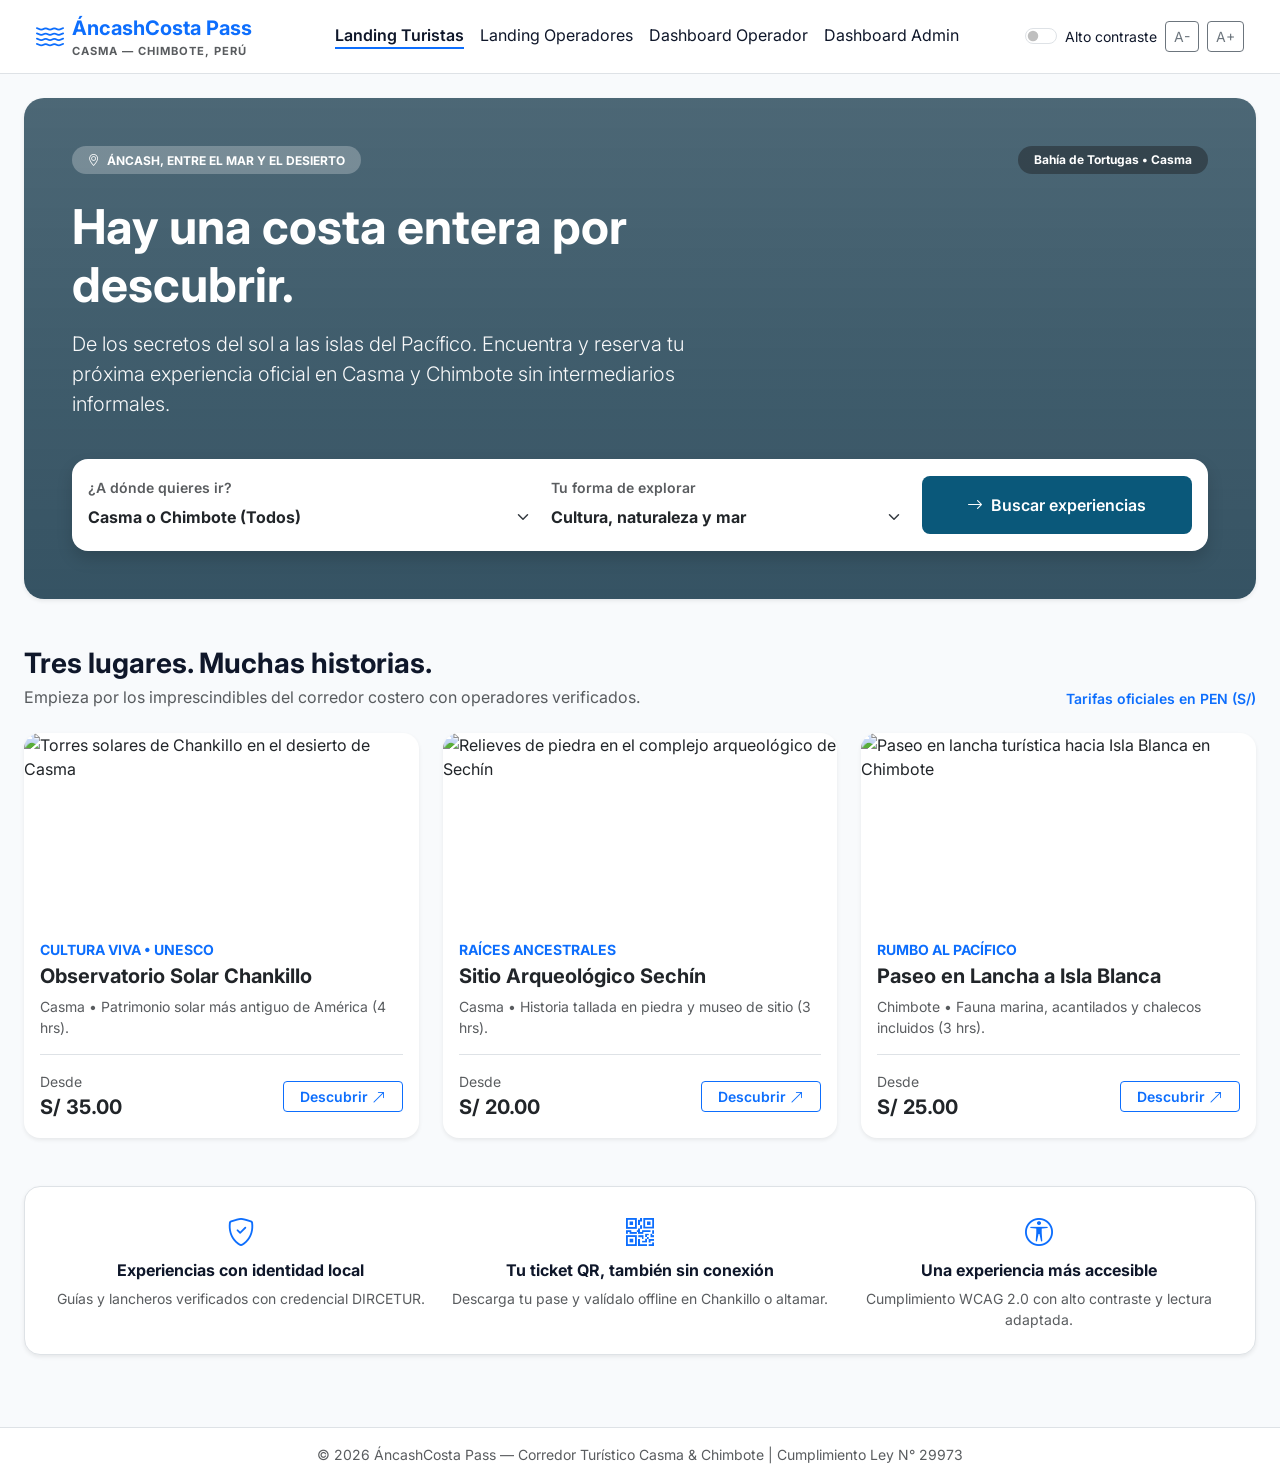
==== index.html @ af7c3cd3 "Subiendo primera version del proyecto" ====
<!DOCTYPE html>
<html lang="es">
<head>
  <meta charset="UTF-8">
  <meta name="viewport" content="width=device-width, initial-scale=1.0">
  <title>ÁncashCosta Pass | Explora Casma y Chimbote</title>
  <link href="https://cdn.jsdelivr.net/npm/bootstrap@5.3.3/dist/css/bootstrap.min.css" rel="stylesheet">
  <link href="https://cdn.jsdelivr.net/npm/bootstrap-icons@1.11.3/font/bootstrap-icons.min.css" rel="stylesheet">
  <link href="https://fonts.googleapis.com/css2?family=Inter:wght@400;500;600;700&display=swap" rel="stylesheet">
  <link rel="stylesheet" href="css/accessibility.css">
  <style>
    .hero-banner {
      background: linear-gradient(rgba(10, 46, 66, 0.72), rgba(10, 46, 66, 0.82)),
                  url('https://images.unsplash.com/photo-1507525428034-b723cf961d3e?auto=format&fit=crop&w=1600&q=80') center/cover no-repeat;
      border-radius: 1.25rem;
      min-height: 440px;
    }
    .tour-card img {
      height: 190px;
      object-fit: cover;
    }
    .btn-brand {
      background-color: #0a587a;
      color: #fff;
    }
    .btn-brand:hover {
      background-color: #08435d;
      color: #fff;
    }
  </style>
</head>
<body>
  <!-- Barra Superior Unificada -->
  <header class="navbar navbar-expand-lg bg-white border-bottom sticky-top px-4 py-2">
    <div class="container-fluid">
      <a class="navbar-brand fw-bold text-primary d-flex align-items-center gap-2" href="index.html">
        <i class="bi bi-water fs-3"></i>
        <div>
          ÁncashCosta Pass
          <small class="d-block text-muted" style="font-size: 0.7rem; letter-spacing: 1px;">CASMA — CHIMBOTE, PERÚ</small>
        </div>
      </a>

      <nav aria-label="Navegación principal" class="d-flex flex-wrap gap-3 my-2 my-lg-0">
        <a href="index.html" class="nav-link active fw-semibold border-bottom border-2 border-primary">Landing Turistas</a>
        <a href="landing-operadores.html" class="nav-link">Landing Operadores</a>
        <a href="dashboard-operador.html" class="nav-link">Dashboard Operador</a>
        <a href="dashboard-admin.html" class="nav-link">Dashboard Admin</a>
      </nav>

      <!-- Herramientas de Accesibilidad (RF-11) -->
      <div class="d-flex align-items-center gap-2" role="region" aria-label="Controles de accesibilidad visual">
        <div class="form-check form-switch mb-0">
          <input class="form-check-input" type="checkbox" id="contrastToggle">
          <label class="form-check-label small" for="contrastToggle">Alto contraste</label>
        </div>
        <button id="fontDecrease" class="btn btn-outline-secondary btn-sm" aria-label="Reducir tamaño de texto">A-</button>
        <button id="fontIncrease" class="btn btn-outline-secondary btn-sm" aria-label="Aumentar tamaño de texto">A+</button>
      </div>
    </div>
  </header>

  <main class="container-fluid px-4 py-4">
    <!-- Hero Principal (Fiel a Figma) -->
    <section class="hero-banner text-white p-4 p-md-5 d-flex flex-column justify-content-between mb-5 shadow-sm">
      <div class="d-flex justify-content-between align-items-center">
        <span class="badge bg-white bg-opacity-25 text-white px-3 py-2 rounded-pill">
          <i class="bi bi-geo-alt me-1"></i> ÁNCASH, ENTRE EL MAR Y EL DESIERTO
        </span>
        <span class="badge bg-dark bg-opacity-50 px-3 py-2 rounded-pill d-none d-sm-inline">
          Bahía de Tortugas • Casma
        </span>
      </div>

      <div class="my-4" style="max-width: 650px;">
        <h1 class="display-5 fw-bold mb-3">Hay una costa entera por descubrir.</h1>
        <p class="lead text-light opacity-90">
          De los secretos del sol a las islas del Pacífico. Encuentra y reserva tu próxima experiencia oficial en Casma y Chimbote sin intermediarios informales.
        </p>
      </div>

      <!-- Buscador de Experiencias (RF-01) -->
      <form class="bg-white text-dark p-3 rounded-4 shadow" aria-label="Buscador de experiencias turísticas">
        <div class="row g-2 align-items-center">
          <div class="col-md-5">
            <label for="selectDestino" class="form-label small text-muted mb-0 fw-semibold">¿A dónde quieres ir?</label>
            <select id="selectDestino" class="form-select border-0 fw-bold ps-0">
              <option value="todos">Casma o Chimbote (Todos)</option>
              <option value="casma">Casma (Arqueología y Playas)</option>
              <option value="chimbote">Chimbote (Islas y Navegación)</option>
            </select>
          </div>
          <div class="col-md-4 border-start-md">
            <label for="selectCategoria" class="form-label small text-muted mb-0 fw-semibold">Tu forma de explorar</label>
            <select id="selectCategoria" class="form-select border-0 fw-bold ps-0">
              <option value="todas">Cultura, naturaleza y mar</option>
              <option value="arqueologia">Arqueología y Patrimonio</option>
              <option value="playa">Playa y Navegación</option>
              <option value="gastronomia">Gastronomía Local</option>
            </select>
          </div>
          <div class="col-md-3 d-grid">
            <a href="#experiencias" class="btn btn-brand py-3 fw-semibold rounded-3">
              <i class="bi bi-arrow-right me-1"></i> Buscar experiencias
            </a>
          </div>
        </div>
      </form>
    </section>

    <!-- Sección Experiencias Destacadas -->
    <section id="experiencias" class="mb-5">
      <div class="d-flex justify-content-between align-items-end mb-4">
        <div>
          <h2 class="h3 fw-bold mb-1">Tres lugares. Muchas historias.</h2>
          <p class="text-muted mb-0">Empieza por los imprescindibles del corredor costero con operadores verificados.</p>
        </div>
        <span class="text-primary fw-semibold small">Tarifas oficiales en PEN (S/)</span>
      </div>

      <div class="row g-4">
        <!-- Card 1: Chankillo -->
        <div class="col-md-4">
          <article class="card tour-card h-100 border-0 shadow-sm rounded-4 overflow-hidden">
            <img src="https://images.unsplash.com/photo-1518709268805-4e9042af9f23?auto=format&fit=crop&w=800&q=80" class="card-img-top" alt="Torres solares de Chankillo en el desierto de Casma">
            <div class="card-body d-flex flex-column">
              <span class="text-uppercase small fw-bold text-primary">Cultura Viva • UNESCO</span>
              <h3 class="h5 fw-bold mt-1">Observatorio Solar Chankillo</h3>
              <p class="text-muted small mb-3">Casma • Patrimonio solar más antiguo de América (4 hrs).</p>
              <div class="mt-auto d-flex justify-content-between align-items-center pt-3 border-top">
                <div>
                  <span class="small text-muted d-block">Desde</span>
                  <strong class="fs-5 text-dark">S/ 35.00</strong>
                </div>
                <a href="dashboard-operador.html" class="btn btn-outline-primary btn-sm px-3 fw-semibold">
                  Descubrir <i class="bi bi-arrow-up-right"></i>
                </a>
              </div>
            </div>
          </article>
        </div>

        <!-- Card 2: Sechín -->
        <div class="col-md-4">
          <article class="card tour-card h-100 border-0 shadow-sm rounded-4 overflow-hidden">
            <img src="https://images.unsplash.com/photo-1580619305218-8423a7ef79b4?auto=format&fit=crop&w=800&q=80" class="card-img-top" alt="Relieves de piedra en el complejo arqueológico de Sechín">
            <div class="card-body d-flex flex-column">
              <span class="text-uppercase small fw-bold text-primary">Raíces Ancestrales</span>
              <h3 class="h5 fw-bold mt-1">Sitio Arqueológico Sechín</h3>
              <p class="text-muted small mb-3">Casma • Historia tallada en piedra y museo de sitio (3 hrs).</p>
              <div class="mt-auto d-flex justify-content-between align-items-center pt-3 border-top">
                <div>
                  <span class="small text-muted d-block">Desde</span>
                  <strong class="fs-5 text-dark">S/ 20.00</strong>
                </div>
                <a href="dashboard-operador.html" class="btn btn-outline-primary btn-sm px-3 fw-semibold">
                  Descubrir <i class="bi bi-arrow-up-right"></i>
                </a>
              </div>
            </div>
          </article>
        </div>

        <!-- Card 3: Isla Blanca -->
        <div class="col-md-4">
          <article class="card tour-card h-100 border-0 shadow-sm rounded-4 overflow-hidden">
            <img src="https://images.unsplash.com/photo-1544551763-46a013bb70d5?auto=format&fit=crop&w=800&q=80" class="card-img-top" alt="Paseo en lancha turística hacia Isla Blanca en Chimbote">
            <div class="card-body d-flex flex-column">
              <span class="text-uppercase small fw-bold text-primary">Rumbo al Pacífico</span>
              <h3 class="h5 fw-bold mt-1">Paseo en Lancha a Isla Blanca</h3>
              <p class="text-muted small mb-3">Chimbote • Fauna marina, acantilados y chalecos incluidos (3 hrs).</p>
              <div class="mt-auto d-flex justify-content-between align-items-center pt-3 border-top">
                <div>
                  <span class="small text-muted d-block">Desde</span>
                  <strong class="fs-5 text-dark">S/ 25.00</strong>
                </div>
                <a href="dashboard-operador.html" class="btn btn-outline-primary btn-sm px-3 fw-semibold">
                  Descubrir <i class="bi bi-arrow-up-right"></i>
                </a>
              </div>
            </div>
          </article>
        </div>
      </div>
    </section>

    <!-- Pilares de Propuesta de Valor (Fiel a Figma) -->
    <section class="bg-white rounded-4 p-4 border shadow-sm">
      <div class="row text-center g-3">
        <div class="col-md-4">
          <i class="bi bi-shield-check text-primary fs-3"></i>
          <h4 class="h6 fw-bold mt-2">Experiencias con identidad local</h4>
          <p class="small text-muted mb-0">Guías y lancheros verificados con credencial DIRCETUR.</p>
        </div>
        <div class="col-md-4 border-start-md border-end-md">
          <i class="bi bi-qr-code text-primary fs-3"></i>
          <h4 class="h6 fw-bold mt-2">Tu ticket QR, también sin conexión</h4>
          <p class="small text-muted mb-0">Descarga tu pase y valídalo offline en Chankillo o altamar.</p>
        </div>
        <div class="col-md-4">
          <i class="bi bi-universal-access-circle text-primary fs-3"></i>
          <h4 class="h6 fw-bold mt-2">Una experiencia más accesible</h4>
          <p class="small text-muted mb-0">Cumplimiento WCAG 2.0 con alto contraste y lectura adaptada.</p>
        </div>
      </div>
    </section>
  </main>

  <footer class="border-top bg-white text-center py-3 mt-5 small text-muted">
    © 2026 ÁncashCosta Pass — Corredor Turístico Casma & Chimbote | Cumplimiento Ley N° 29973
  </footer>

  <script src="js/accessibility.js"></script>
</body>
</html>
---- css/accessibility.css ----
:root {
  --bg-main: #f8fafc;
  --bg-card: #ffffff;
  --text-primary: #0f172a;
  --text-secondary: #475569;
  --brand-primary: #0a587a;
  --border-color: #e2e8f0;
  --font-scale: 1rem;
}

body {
  background-color: var(--bg-main);
  color: var(--text-primary);
  font-size: var(--font-scale);
  font-family: 'Inter', system-ui, sans-serif;
  transition: background-color 0.2s, color 0.2s;
}

/* Modo Alto Contraste (RNF-01 / R02) */
body.high-contrast {
  --bg-main: #000000;
  --bg-card: #121212;
  --text-primary: #ffff00;
  --text-secondary: #ffffff;
  --brand-primary: #00e5ff;
  --border-color: #ffff00;
}

body.high-contrast .card,
body.high-contrast .navbar,
body.high-contrast .bg-white {
  background-color: var(--bg-card) !important;
  color: var(--text-primary) !important;
  border: 1px solid var(--border-color) !important;
}

/* Indicador de foco visible para navegación por teclado (RNF-02 / R06) */
:focus-visible {
  outline: 3px solid #f59e0b !important;
  outline-offset: 2px;
}
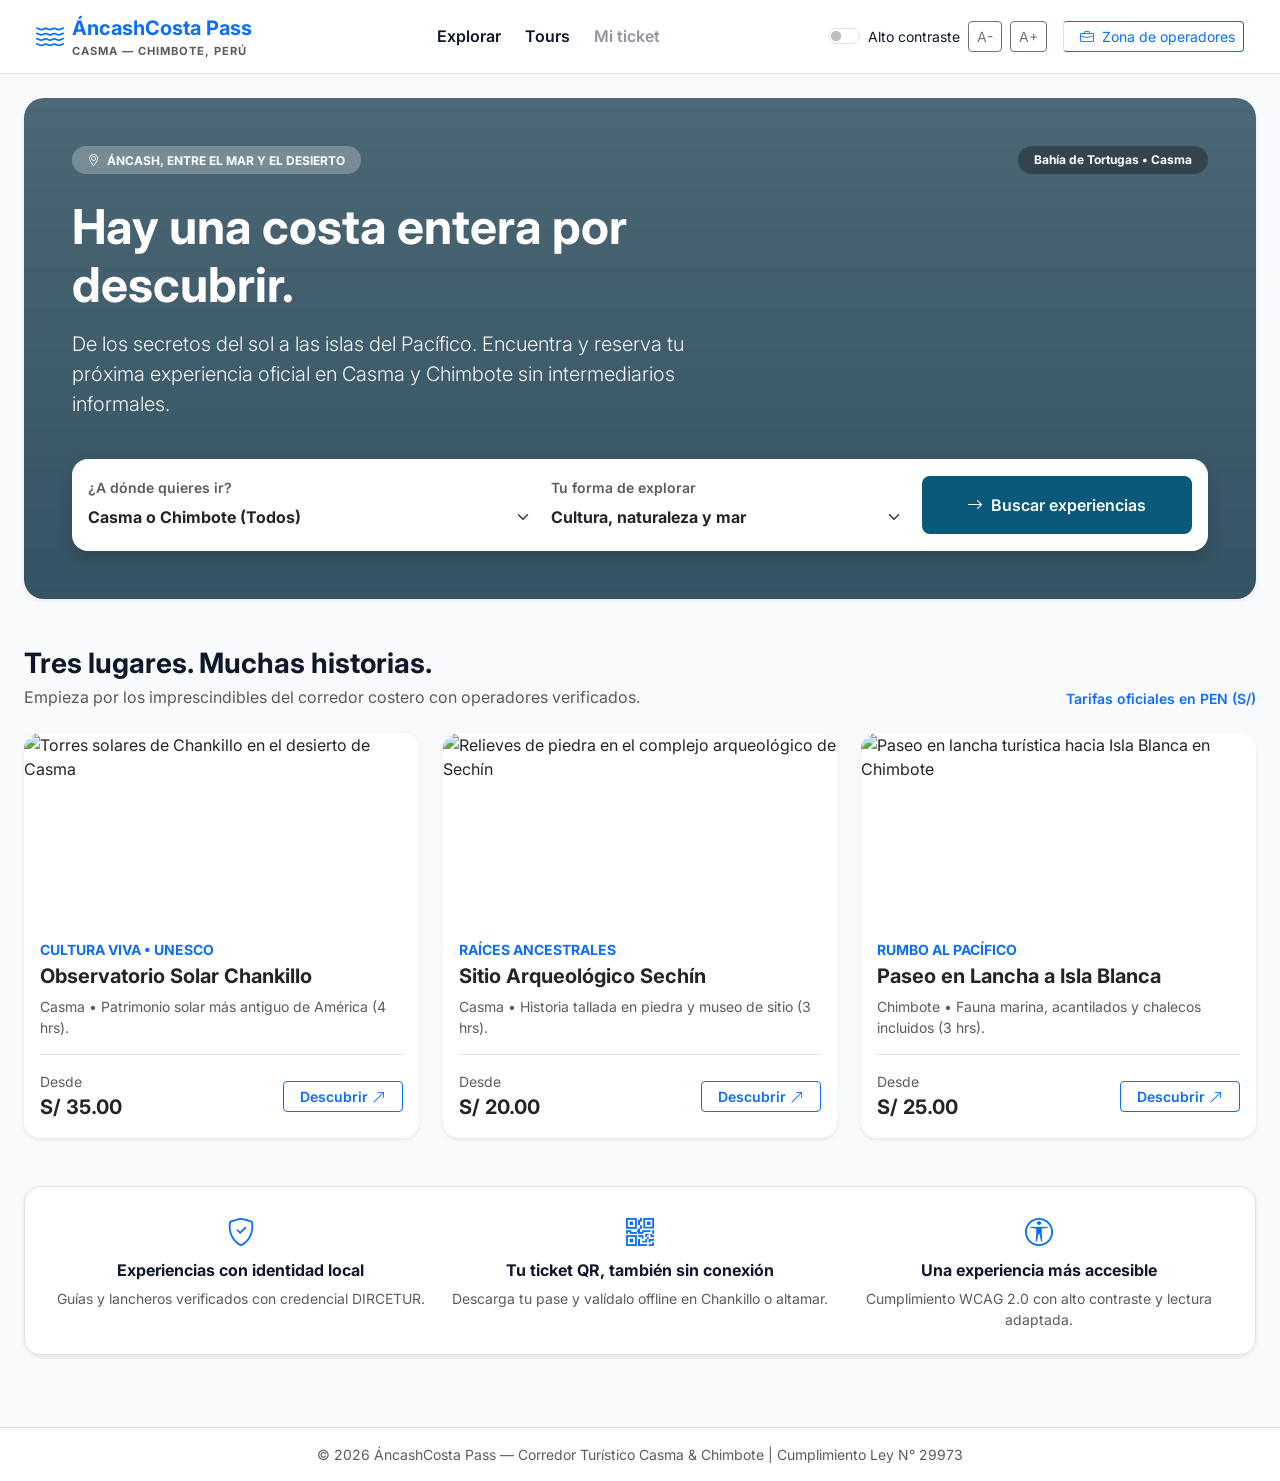
==== commit c116a2b6: "version 2.0 - reorganizando cabecera, dashboards, acceso,  eliminando admin y mas" ====
--- a/index.html
+++ b/index.html
@@ -41,21 +41,28 @@
         </div>
       </a>
 
-      <nav aria-label="Navegación principal" class="d-flex flex-wrap gap-3 my-2 my-lg-0">
-        <a href="index.html" class="nav-link active fw-semibold border-bottom border-2 border-primary">Landing Turistas</a>
-        <a href="landing-operadores.html" class="nav-link">Landing Operadores</a>
-        <a href="dashboard-operador.html" class="nav-link">Dashboard Operador</a>
-        <a href="dashboard-admin.html" class="nav-link">Dashboard Admin</a>
+      <!-- Las 3 opciones exactas del prototipo Figma para el Turista -->
+      <nav aria-label="Navegación del turista" class="d-flex gap-4 my-2 my-lg-0">
+        <a href="index.html" class="nav-link fw-semibold">Explorar</a>
+        <a href="tours.html" class="nav-link fw-semibold">Tours</a>
+        <a href="ticket.html" id="navMiTicket" class="nav-link fw-semibold">Mi ticket</a>
       </nav>
 
-      <!-- Herramientas de Accesibilidad (RF-11) -->
-      <div class="d-flex align-items-center gap-2" role="region" aria-label="Controles de accesibilidad visual">
-        <div class="form-check form-switch mb-0">
-          <input class="form-check-input" type="checkbox" id="contrastToggle">
-          <label class="form-check-label small" for="contrastToggle">Alto contraste</label>
-        </div>
-        <button id="fontDecrease" class="btn btn-outline-secondary btn-sm" aria-label="Reducir tamaño de texto">A-</button>
-        <button id="fontIncrease" class="btn btn-outline-secondary btn-sm" aria-label="Aumentar tamaño de texto">A+</button>
+      <div class="d-flex align-items-center gap-3">
+        <!-- Controles de Accesibilidad (RF-11) -->
+        <div class="d-flex align-items-center gap-2" role="region" aria-label="Herramientas de accesibilidad">
+          <div class="form-check form-switch mb-0">
+            <input class="form-check-input" type="checkbox" id="contrastToggle">
+            <label class="form-check-label small" for="contrastToggle">Alto contraste</label>
+          </div>
+          <button id="fontDecrease" class="btn btn-outline-secondary btn-sm">A-</button>
+          <button id="fontIncrease" class="btn btn-outline-secondary btn-sm">A+</button>
+        </div>
+
+        <!-- Acceso discreto para operadores (sin mezclar dashboards) -->
+        <a href="login-operador.html" class="btn btn-outline-primary btn-sm border-start ps-3">
+          <i class="bi bi-briefcase me-1"></i> Zona de operadores
+        </a>
       </div>
     </div>
   </header>
--- a/css/accessibility.css
+++ b/css/accessibility.css
@@ -5,36 +5,99 @@
   --text-secondary: #475569;
   --brand-primary: #0a587a;
   --border-color: #e2e8f0;
-  --font-scale: 1rem;
 }
 
 body {
   background-color: var(--bg-main);
   color: var(--text-primary);
-  font-size: var(--font-scale);
   font-family: 'Inter', system-ui, sans-serif;
   transition: background-color 0.2s, color 0.2s;
 }
 
-/* Modo Alto Contraste (RNF-01 / R02) */
+/* Modo Alto Contraste Estricto (WCAG 2.0) */
 body.high-contrast {
   --bg-main: #000000;
-  --bg-card: #121212;
+  --bg-card: #0a0a0a;
   --text-primary: #ffff00;
   --text-secondary: #ffffff;
   --brand-primary: #00e5ff;
   --border-color: #ffff00;
 }
 
+body.high-contrast,
+body.high-contrast main,
+body.high-contrast section {
+  background-color: #000000 !important;
+  color: #ffff00 !important;
+}
+
 body.high-contrast .card,
 body.high-contrast .navbar,
-body.high-contrast .bg-white {
-  background-color: var(--bg-card) !important;
-  color: var(--text-primary) !important;
-  border: 1px solid var(--border-color) !important;
+body.high-contrast aside,
+body.high-contrast .bg-white,
+body.high-contrast .bg-light,
+body.high-contrast footer {
+  background-color: #0a0a0a !important;
+  color: #ffff00 !important;
+  border: 1px solid #ffff00 !important;
 }
 
-/* Indicador de foco visible para navegación por teclado (RNF-02 / R06) */
+/* Corrige textos grises y oscuros de Bootstrap que no se veían */
+body.high-contrast .text-muted,
+body.high-contrast .text-dark,
+body.high-contrast .text-secondary,
+body.high-contrast small,
+body.high-contrast p,
+body.high-contrast span,
+body.high-contrast label {
+  color: #ffffff !important;
+}
+
+body.high-contrast h1,
+body.high-contrast h2,
+body.high-contrast h3,
+body.high-contrast h4,
+body.high-contrast strong,
+body.high-contrast .text-brand,
+body.high-contrast .text-primary,
+body.high-contrast .nav-link.active {
+  color: #ffff00 !important;
+}
+
+body.high-contrast .nav-link {
+  color: #ffffff !important;
+}
+
+body.high-contrast .form-control,
+body.high-contrast .form-select {
+  background-color: #000000 !important;
+  color: #ffff00 !important;
+  border: 1px solid #ffff00 !important;
+}
+
+body.high-contrast .table,
+body.high-contrast .table th,
+body.high-contrast .table td {
+  background-color: #0a0a0a !important;
+  color: #ffffff !important;
+  border-color: #ffff00 !important;
+}
+
+body.high-contrast .btn-brand,
+body.high-contrast .btn-primary {
+  background-color: #ffff00 !important;
+  color: #000000 !important;
+  border: 2px solid #ffff00 !important;
+  font-weight: 700 !important;
+}
+
+/* Pestaña "Mi ticket" deshabilitada hasta reservar */
+.nav-link.disabled-ticket {
+  opacity: 0.45;
+  pointer-events: none;
+  cursor: not-allowed;
+}
+
 :focus-visible {
   outline: 3px solid #f59e0b !important;
   outline-offset: 2px;
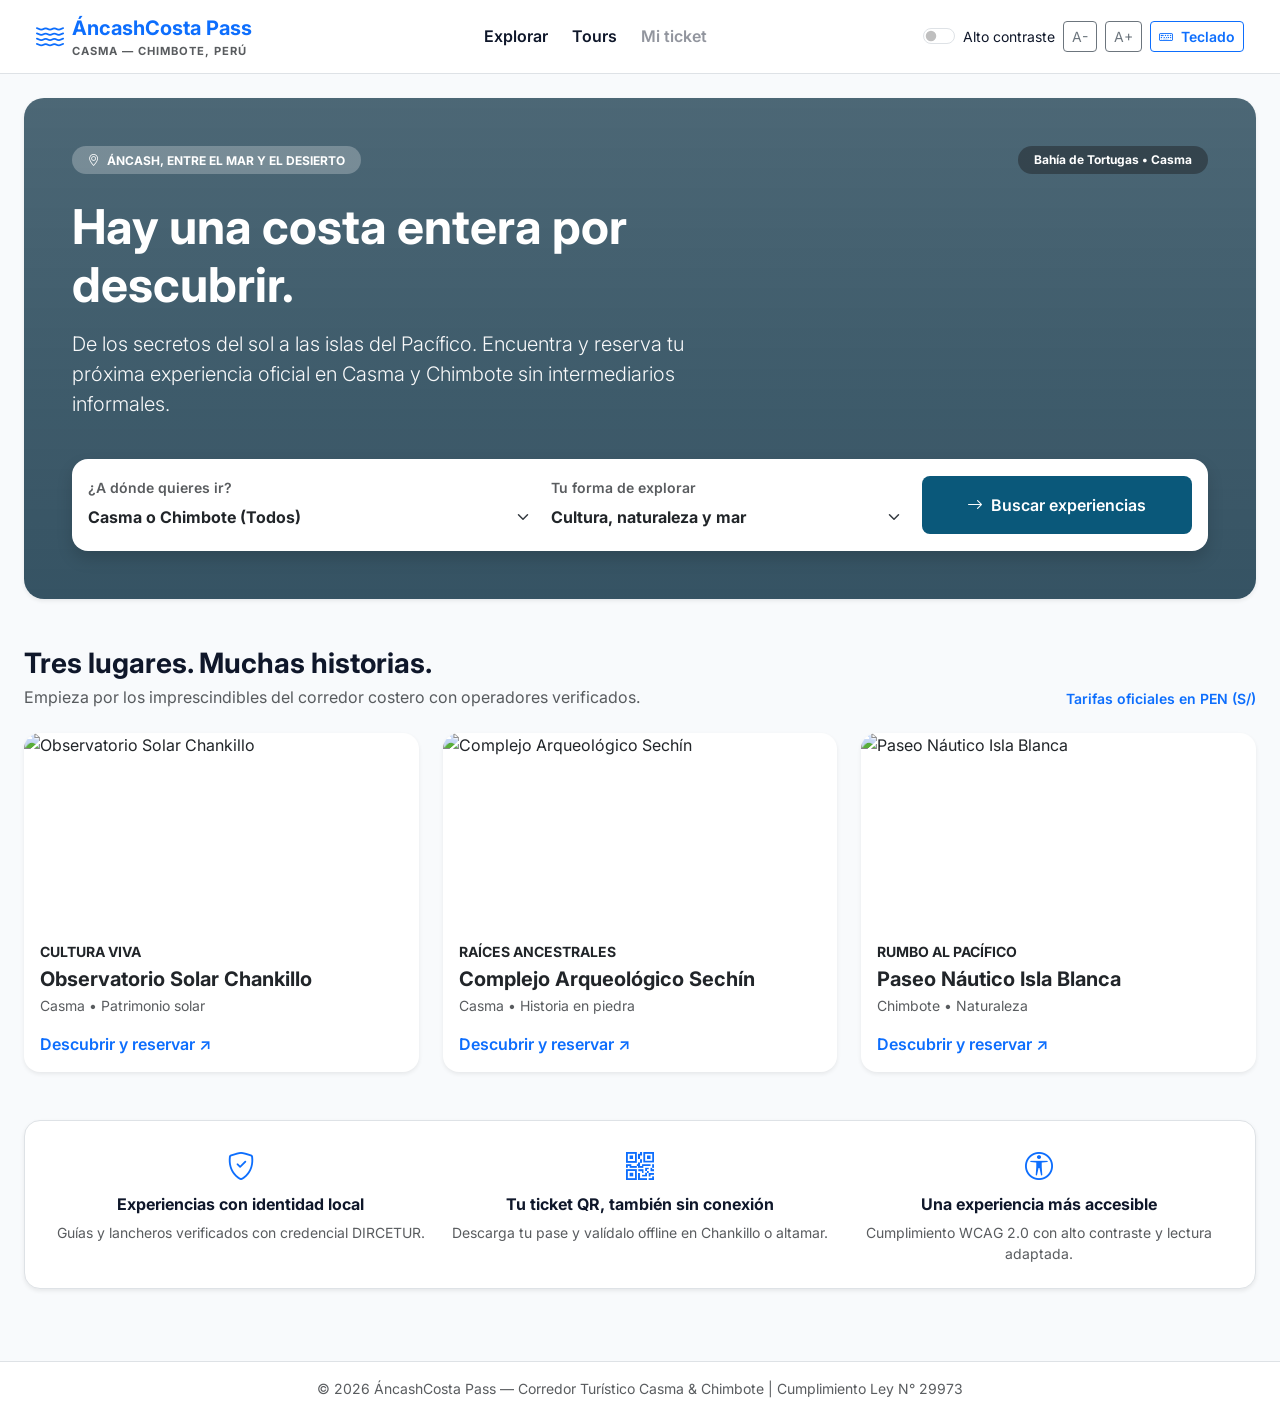
==== commit 2a4053f2: "Subiendo mejoras metodo de pago - teclado - ajustes en reserva" ====
--- a/index.html
+++ b/index.html
@@ -59,10 +59,10 @@
           <button id="fontIncrease" class="btn btn-outline-secondary btn-sm">A+</button>
         </div>
 
-        <!-- Acceso discreto para operadores (sin mezclar dashboards) -->
+        <!-- Acceso para operadores 
         <a href="login-operador.html" class="btn btn-outline-primary btn-sm border-start ps-3">
           <i class="bi bi-briefcase me-1"></i> Zona de operadores
-        </a>
+        </a>-->
       </div>
     </div>
   </header>
@@ -125,7 +125,7 @@
         <span class="text-primary fw-semibold small">Tarifas oficiales en PEN (S/)</span>
       </div>
 
-      <div class="row g-4">
+      <div class="row g-4" id="gridExplorarTours">
         <!-- Card 1: Chankillo -->
         <div class="col-md-4">
           <article class="card tour-card h-100 border-0 shadow-sm rounded-4 overflow-hidden">
@@ -217,6 +217,30 @@
     © 2026 ÁncashCosta Pass — Corredor Turístico Casma & Chimbote | Cumplimiento Ley N° 29973
   </footer>
 
+  <script src="js/db.js"></script>
   <script src="js/accessibility.js"></script>
+  <script>
+    document.addEventListener('DOMContentLoaded', async () => {
+      await inicializarBaseDatos();
+      const toursExplorar = obtenerTodosLosTours().filter(t => t.seccion === 'explorar');
+      const contenedor = document.getElementById('gridExplorarTours');
+
+      contenedor.innerHTML = toursExplorar.map(t => `
+        <div class="col-md-4">
+          <div class="card border-0 shadow-sm rounded-4 h-100 overflow-hidden">
+            <img src="${t.imagen}" class="card-img-top" alt="${t.titulo}" style="height: 190px; object-fit: cover;">
+            <div class="card-body">
+              <span class="small fw-bold text-uppercase text-brand">${t.etiqueta}</span>
+              <h3 class="h5 fw-bold mt-1 mb-1">${t.titulo}</h3>
+              <p class="small text-muted mb-3">${t.subtitulo}</p>
+              <a href="detalle-tour.html?id=${t.id}" class="fw-semibold text-decoration-none text-primary">
+                Descubrir y reservar ↗
+              </a>
+            </div>
+          </div>
+        </div>
+      `).join('');
+    });
+  </script>
 </body>
 </html>
--- a/css/accessibility.css
+++ b/css/accessibility.css
@@ -101,4 +101,98 @@
 :focus-visible {
   outline: 3px solid #f59e0b !important;
   outline-offset: 2px;
+}
+
+
+/* =========================================================
+   TECLADO VIRTUAL EN PANTALLA (ACCESIBILIDAD MOTORA)
+   ========================================================= */
+#virtualKeyboardContainer {
+  position: fixed;
+  bottom: 0;
+  left: 0;
+  width: 100%;
+  background-color: #ffffff;
+  border-top: 2px solid #cbd5e1;
+  box-shadow: 0 -8px 25px rgba(0, 0, 0, 0.15);
+  padding: 12px 16px;
+  z-index: 1080;
+  display: none;
+}
+
+#virtualKeyboardContainer.vk-visible {
+  display: block;
+}
+
+.vk-header {
+  display: flex;
+  justify-content: space-between;
+  align-items: center;
+  max-width: 960px;
+  margin: 0 auto 8px auto;
+  font-size: 0.85rem;
+}
+
+.vk-grid {
+  display: flex;
+  flex-direction: column;
+  gap: 6px;
+  max-width: 960px;
+  margin: 0 auto;
+}
+
+.vk-row {
+  display: flex;
+  justify-content: center;
+  gap: 5px;
+}
+
+.vk-key {
+  min-width: 42px;
+  height: 44px;
+  padding: 0 10px;
+  border: 1px solid #cbd5e1;
+  border-radius: 8px;
+  background-color: #f8fafc;
+  color: #0f172a;
+  font-weight: 600;
+  font-size: 1rem;
+  cursor: pointer;
+  user-select: none;
+  transition: background-color 0.15s, transform 0.05s;
+}
+
+.vk-key:hover {
+  background-color: #e2e8f0;
+}
+
+.vk-key:active {
+  transform: scale(0.96);
+}
+
+.vk-key-wide {
+  min-width: 95px;
+}
+
+.vk-key-space {
+  flex: 1;
+  max-width: 360px;
+}
+
+/* Compatibilidad con Modo Alto Contraste */
+body.high-contrast #virtualKeyboardContainer {
+  background-color: #0a0a0a !important;
+  border-top: 2px solid #ffff00 !important;
+  color: #ffff00 !important;
+}
+
+body.high-contrast .vk-key {
+  background-color: #000000 !important;
+  color: #ffff00 !important;
+  border: 1px solid #ffff00 !important;
+}
+
+body.high-contrast .vk-key:hover {
+  background-color: #ffff00 !important;
+  color: #000000 !important;
 }
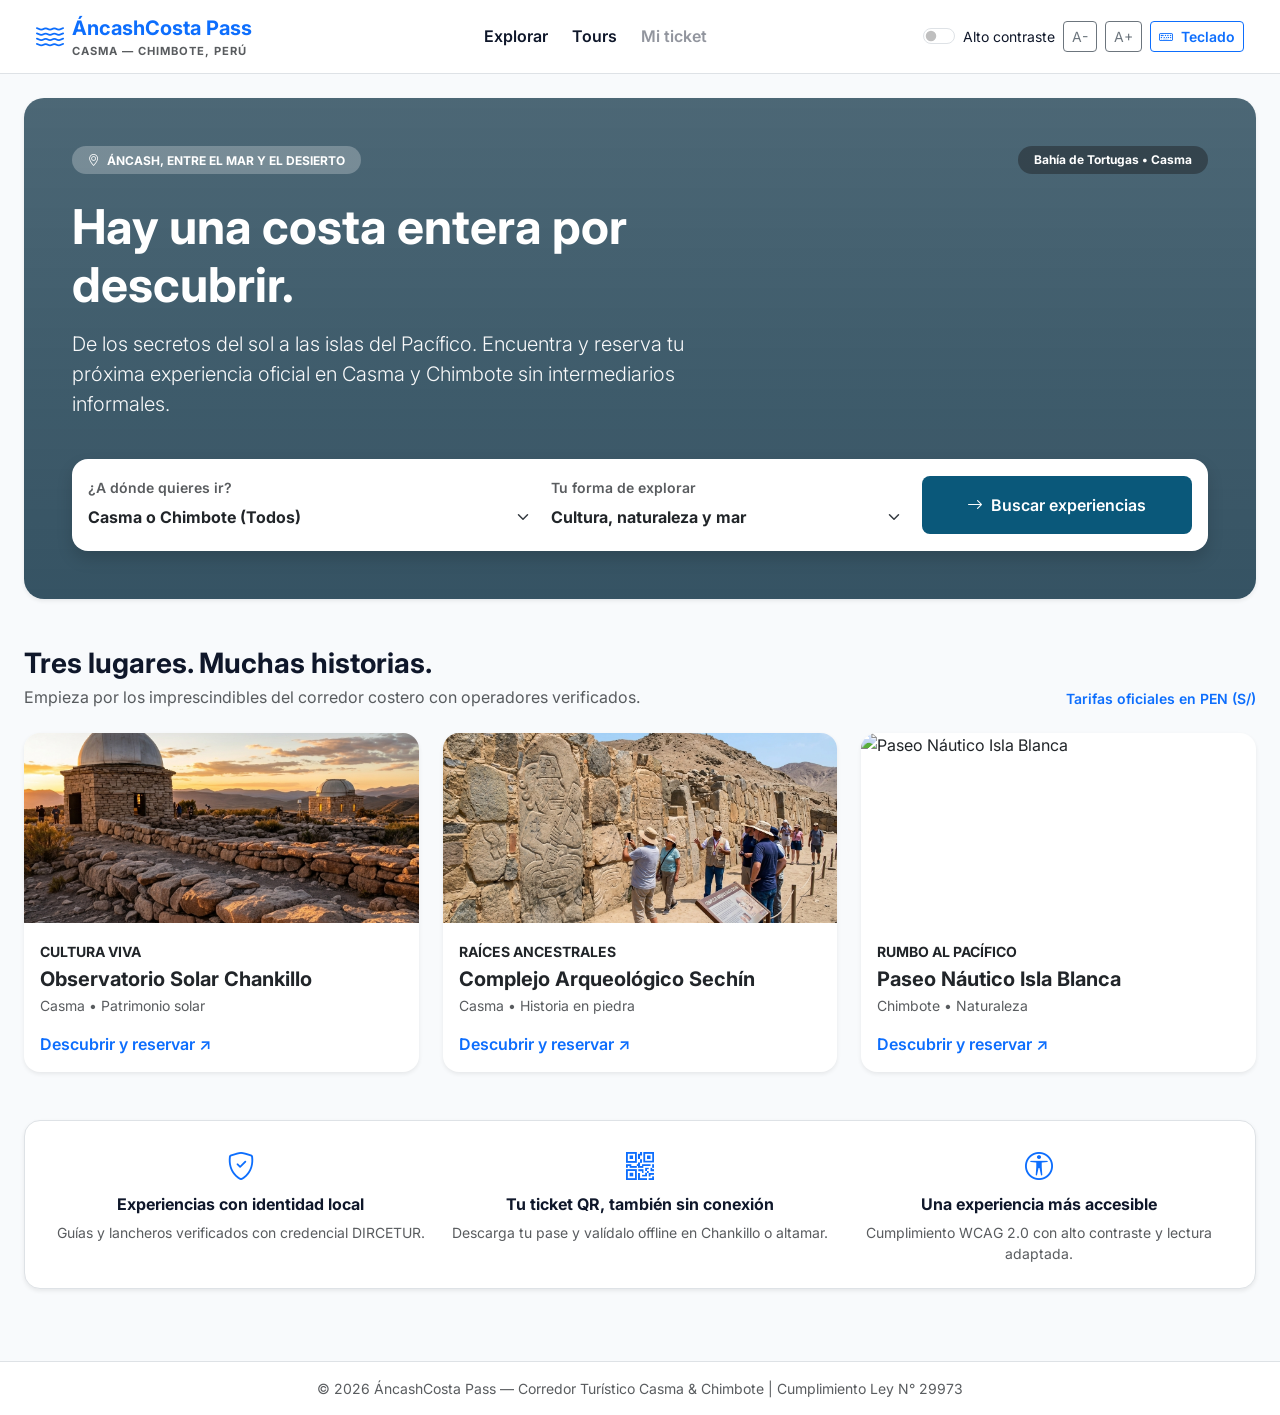
==== commit b3aa020f: "Actualizacion de imagenes y contenedores" ====
--- a/index.html
+++ b/index.html
@@ -40,8 +40,7 @@
           <small class="d-block text-muted" style="font-size: 0.7rem; letter-spacing: 1px;">CASMA — CHIMBOTE, PERÚ</small>
         </div>
       </a>
-
-      <!-- Las 3 opciones exactas del prototipo Figma para el Turista -->
+      
       <nav aria-label="Navegación del turista" class="d-flex gap-4 my-2 my-lg-0">
         <a href="index.html" class="nav-link fw-semibold">Explorar</a>
         <a href="tours.html" class="nav-link fw-semibold">Tours</a>
@@ -49,7 +48,7 @@
       </nav>
 
       <div class="d-flex align-items-center gap-3">
-        <!-- Controles de Accesibilidad (RF-11) -->
+        <!-- Controles de Accesibilidad -->
         <div class="d-flex align-items-center gap-2" role="region" aria-label="Herramientas de accesibilidad">
           <div class="form-check form-switch mb-0">
             <input class="form-check-input" type="checkbox" id="contrastToggle">
@@ -59,16 +58,12 @@
           <button id="fontIncrease" class="btn btn-outline-secondary btn-sm">A+</button>
         </div>
 
-        <!-- Acceso para operadores 
-        <a href="login-operador.html" class="btn btn-outline-primary btn-sm border-start ps-3">
-          <i class="bi bi-briefcase me-1"></i> Zona de operadores
-        </a>-->
       </div>
     </div>
   </header>
 
   <main class="container-fluid px-4 py-4">
-    <!-- Hero Principal (Fiel a Figma) -->
+    <!-- Hero Principal -->
     <section class="hero-banner text-white p-4 p-md-5 d-flex flex-column justify-content-between mb-5 shadow-sm">
       <div class="d-flex justify-content-between align-items-center">
         <span class="badge bg-white bg-opacity-25 text-white px-3 py-2 rounded-pill">
@@ -86,7 +81,7 @@
         </p>
       </div>
 
-      <!-- Buscador de Experiencias (RF-01) -->
+      <!-- Buscador de Experiencias -->
       <form class="bg-white text-dark p-3 rounded-4 shadow" aria-label="Buscador de experiencias turísticas">
         <div class="row g-2 align-items-center">
           <div class="col-md-5">
@@ -126,72 +121,11 @@
       </div>
 
       <div class="row g-4" id="gridExplorarTours">
-        <!-- Card 1: Chankillo -->
-        <div class="col-md-4">
-          <article class="card tour-card h-100 border-0 shadow-sm rounded-4 overflow-hidden">
-            <img src="https://images.unsplash.com/photo-1518709268805-4e9042af9f23?auto=format&fit=crop&w=800&q=80" class="card-img-top" alt="Torres solares de Chankillo en el desierto de Casma">
-            <div class="card-body d-flex flex-column">
-              <span class="text-uppercase small fw-bold text-primary">Cultura Viva • UNESCO</span>
-              <h3 class="h5 fw-bold mt-1">Observatorio Solar Chankillo</h3>
-              <p class="text-muted small mb-3">Casma • Patrimonio solar más antiguo de América (4 hrs).</p>
-              <div class="mt-auto d-flex justify-content-between align-items-center pt-3 border-top">
-                <div>
-                  <span class="small text-muted d-block">Desde</span>
-                  <strong class="fs-5 text-dark">S/ 35.00</strong>
-                </div>
-                <a href="dashboard-operador.html" class="btn btn-outline-primary btn-sm px-3 fw-semibold">
-                  Descubrir <i class="bi bi-arrow-up-right"></i>
-                </a>
-              </div>
-            </div>
-          </article>
-        </div>
-
-        <!-- Card 2: Sechín -->
-        <div class="col-md-4">
-          <article class="card tour-card h-100 border-0 shadow-sm rounded-4 overflow-hidden">
-            <img src="https://images.unsplash.com/photo-1580619305218-8423a7ef79b4?auto=format&fit=crop&w=800&q=80" class="card-img-top" alt="Relieves de piedra en el complejo arqueológico de Sechín">
-            <div class="card-body d-flex flex-column">
-              <span class="text-uppercase small fw-bold text-primary">Raíces Ancestrales</span>
-              <h3 class="h5 fw-bold mt-1">Sitio Arqueológico Sechín</h3>
-              <p class="text-muted small mb-3">Casma • Historia tallada en piedra y museo de sitio (3 hrs).</p>
-              <div class="mt-auto d-flex justify-content-between align-items-center pt-3 border-top">
-                <div>
-                  <span class="small text-muted d-block">Desde</span>
-                  <strong class="fs-5 text-dark">S/ 20.00</strong>
-                </div>
-                <a href="dashboard-operador.html" class="btn btn-outline-primary btn-sm px-3 fw-semibold">
-                  Descubrir <i class="bi bi-arrow-up-right"></i>
-                </a>
-              </div>
-            </div>
-          </article>
-        </div>
-
-        <!-- Card 3: Isla Blanca -->
-        <div class="col-md-4">
-          <article class="card tour-card h-100 border-0 shadow-sm rounded-4 overflow-hidden">
-            <img src="https://images.unsplash.com/photo-1544551763-46a013bb70d5?auto=format&fit=crop&w=800&q=80" class="card-img-top" alt="Paseo en lancha turística hacia Isla Blanca en Chimbote">
-            <div class="card-body d-flex flex-column">
-              <span class="text-uppercase small fw-bold text-primary">Rumbo al Pacífico</span>
-              <h3 class="h5 fw-bold mt-1">Paseo en Lancha a Isla Blanca</h3>
-              <p class="text-muted small mb-3">Chimbote • Fauna marina, acantilados y chalecos incluidos (3 hrs).</p>
-              <div class="mt-auto d-flex justify-content-between align-items-center pt-3 border-top">
-                <div>
-                  <span class="small text-muted d-block">Desde</span>
-                  <strong class="fs-5 text-dark">S/ 25.00</strong>
-                </div>
-                <a href="dashboard-operador.html" class="btn btn-outline-primary btn-sm px-3 fw-semibold">
-                  Descubrir <i class="bi bi-arrow-up-right"></i>
-                </a>
-              </div>
-            </div>
-          </article>
-        </div>
+        <!-- Contenido a cargar -->
       </div>
     </section>
 
-    <!-- Pilares de Propuesta de Valor (Fiel a Figma) -->
+    <!-- Pilares de Propuesta de Valor -->
     <section class="bg-white rounded-4 p-4 border shadow-sm">
       <div class="row text-center g-3">
         <div class="col-md-4">
--- a/css/accessibility.css
+++ b/css/accessibility.css
@@ -103,10 +103,7 @@
   outline-offset: 2px;
 }
 
-
-/* =========================================================
-   TECLADO VIRTUAL EN PANTALLA (ACCESIBILIDAD MOTORA)
-   ========================================================= */
+/* TECLADO VIRTUAL + FLECHAS DIRECCIONALES UNIFICADOS */
 #virtualKeyboardContainer {
   position: fixed;
   bottom: 0;
@@ -128,17 +125,26 @@
   display: flex;
   justify-content: space-between;
   align-items: center;
-  max-width: 960px;
-  margin: 0 auto 8px auto;
+  max-width: 1060px;
+  margin: 0 auto 10px auto;
   font-size: 0.85rem;
+}
+
+/* Contenedor flex: Teclas a la izquierda + Cruceta de flechas a la derecha */
+.vk-body-layout {
+  display: flex;
+  justify-content: center;
+  align-items: center;
+  gap: 24px;
+  max-width: 1060px;
+  margin: 0 auto;
+  flex-wrap: wrap;
 }
 
 .vk-grid {
   display: flex;
   flex-direction: column;
   gap: 6px;
-  max-width: 960px;
-  margin: 0 auto;
 }
 
 .vk-row {
@@ -148,15 +154,15 @@
 }
 
 .vk-key {
-  min-width: 42px;
-  height: 44px;
+  min-width: 40px;
+  height: 42px;
   padding: 0 10px;
   border: 1px solid #cbd5e1;
   border-radius: 8px;
   background-color: #f8fafc;
   color: #0f172a;
   font-weight: 600;
-  font-size: 1rem;
+  font-size: 0.95rem;
   cursor: pointer;
   user-select: none;
   transition: background-color 0.15s, transform 0.05s;
@@ -171,12 +177,68 @@
 }
 
 .vk-key-wide {
-  min-width: 95px;
+  min-width: 90px;
 }
 
 .vk-key-space {
   flex: 1;
-  max-width: 360px;
+  max-width: 340px;
+}
+
+/* Bloque derecho integrado: Cruceta de desplazamiento */
+.vk-nav-section {
+  border-left: 1px solid #e2e8f0;
+  padding-left: 22px;
+  display: flex;
+  flex-direction: column;
+  align-items: center;
+}
+
+.vk-nav-label {
+  font-size: 0.72rem;
+  font-weight: 700;
+  text-transform: uppercase;
+  color: #64748b;
+  letter-spacing: 0.5px;
+  margin-bottom: 6px;
+}
+
+.navpad-grid {
+  display: grid;
+  grid-template-columns: repeat(3, 44px);
+  grid-template-rows: repeat(3, 44px);
+  gap: 5px;
+}
+
+.navpad-btn {
+  width: 44px;
+  height: 44px;
+  border: 1px solid #cbd5e1;
+  border-radius: 10px;
+  background-color: #f8fafc;
+  color: #0f172a;
+  font-size: 1.1rem;
+  display: flex;
+  align-items: center;
+  justify-content: center;
+  cursor: pointer;
+  user-select: none;
+  transition: background-color 0.15s, transform 0.05s;
+}
+
+.navpad-btn:hover {
+  background-color: #e2e8f0;
+}
+
+.navpad-btn:active {
+  transform: scale(0.94);
+}
+
+.navpad-center {
+  background-color: #e0f2fe;
+  color: #0369a1;
+  font-size: 0.68rem;
+  font-weight: 700;
 }
 
 /* Compatibilidad con Modo Alto Contraste */
@@ -186,13 +248,61 @@
   color: #ffff00 !important;
 }
 
-body.high-contrast .vk-key {
+body.high-contrast .vk-nav-section {
+  border-left-color: #ffff00 !important;
+}
+
+body.high-contrast .vk-nav-label {
+  color: #ffff00 !important;
+}
+
+body.high-contrast .vk-key,
+body.high-contrast .navpad-btn {
   background-color: #000000 !important;
   color: #ffff00 !important;
   border: 1px solid #ffff00 !important;
 }
 
-body.high-contrast .vk-key:hover {
+body.high-contrast .vk-key:hover,
+body.high-contrast .navpad-btn:hover {
   background-color: #ffff00 !important;
   color: #000000 !important;
+}
+
+/*CORRECCIÓN GLOBAL DE ALTO CONTRASTE (FONDOS Y TEXTOS)*/
+body.high-contrast,
+body.high-contrast main,
+body.high-contrast aside,
+body.high-contrast header,
+body.high-contrast footer,
+body.high-contrast .card,
+body.high-contrast .bg-white,
+body.high-contrast .bg-light,
+body.high-contrast .bg-light-subtle,
+body.high-contrast .table,
+body.high-contrast .table th,
+body.high-contrast .table td,
+body.high-contrast .input-group-text,
+body.high-contrast .form-control,
+body.high-contrast .form-select {
+  background-color: #000000 !important;
+  color: #ffffff !important;
+  border-color: #ffff00 !important;
+}
+
+/* Textos secundarios visibles sobre fondo negro */
+body.high-contrast .text-muted,
+body.high-contrast .text-dark,
+body.high-contrast small,
+body.high-contrast label,
+body.high-contrast p,
+body.high-contrast span {
+  color: #ffffff !important;
+}
+
+/* Badges e indicadores dentro de cajas */
+body.high-contrast .badge {
+  background-color: #111111 !important;
+  color: #ffff00 !important;
+  border: 1px solid #ffff00 !important;
 }
